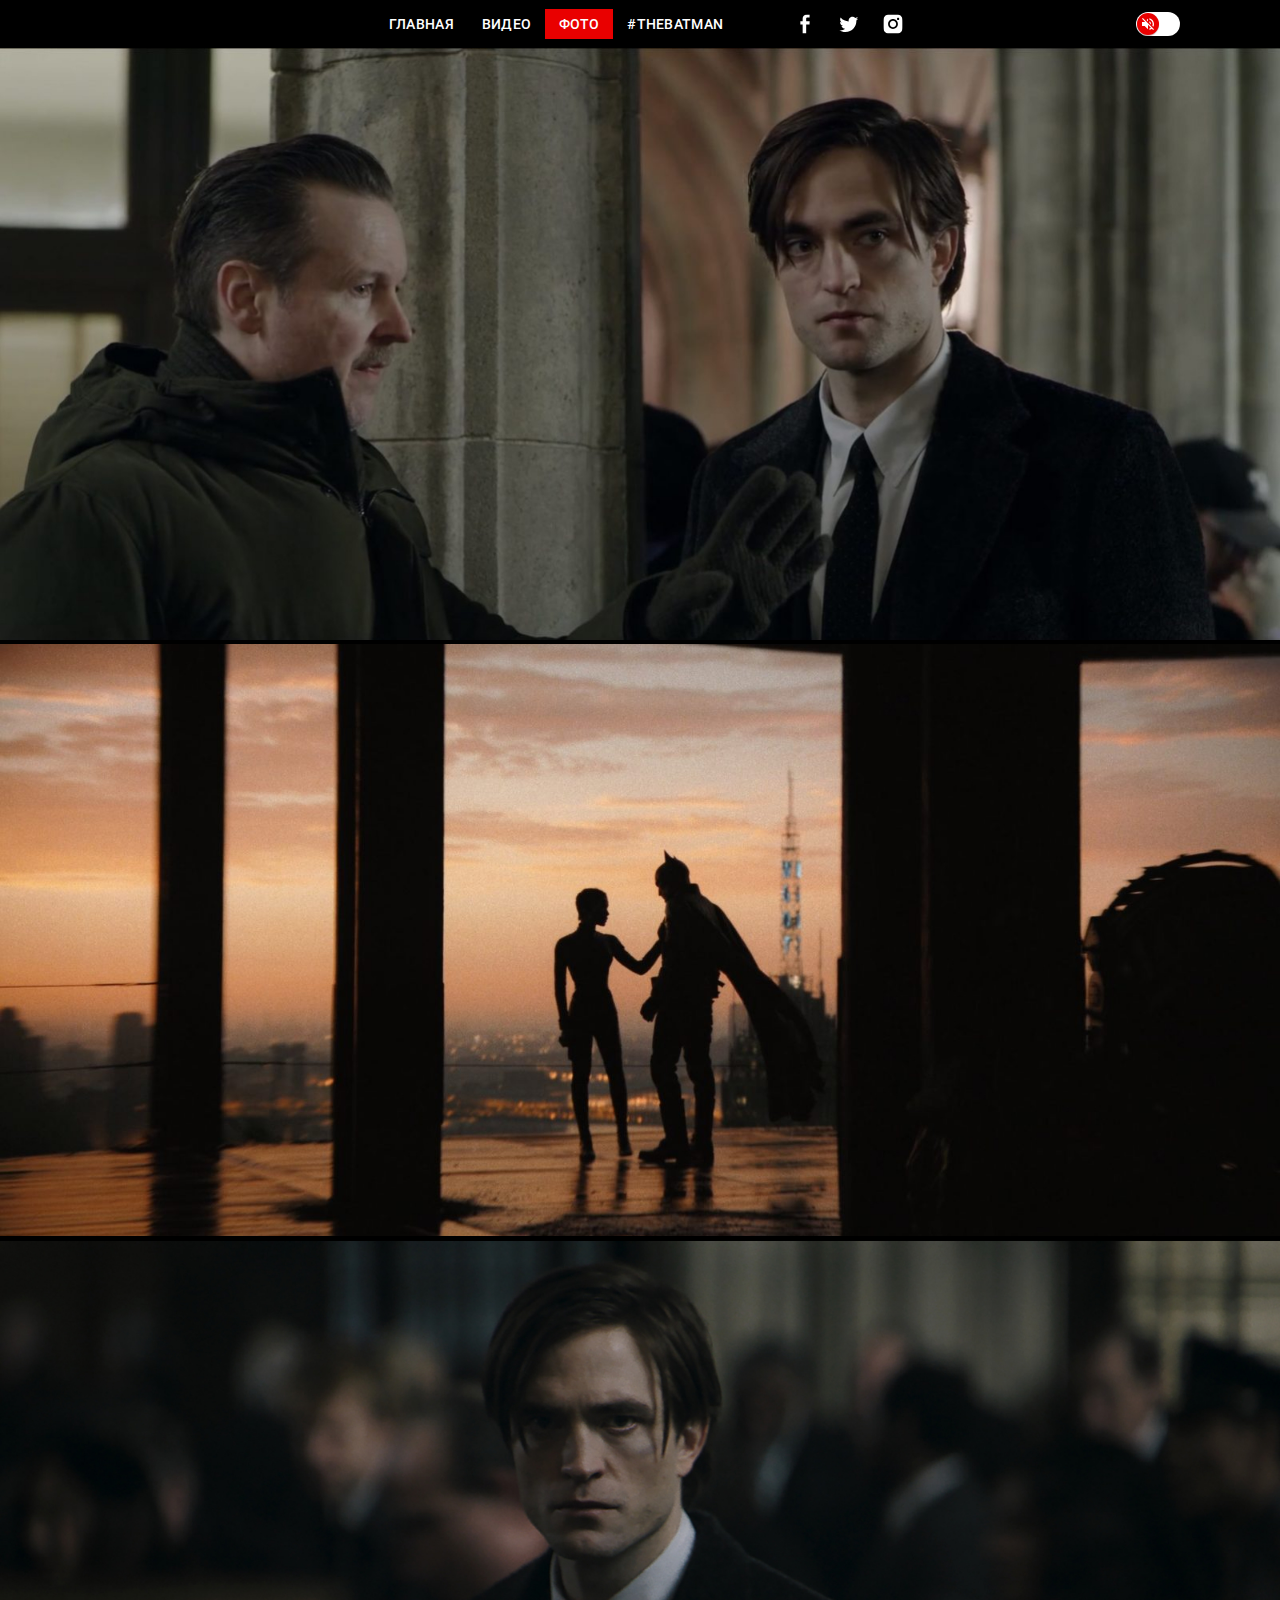
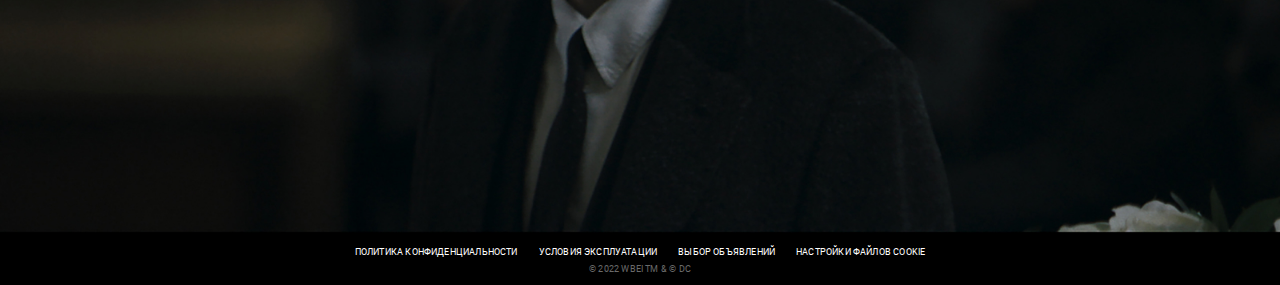
==== photo.html @ 8052be30 "add pages photo.html and video.html" ====
<!DOCTYPE html>
<html lang="ru">
<head>
  <meta charset="UTF-8">
  <meta http-equiv="X-UA-Compatible" content="IE=edge">
  <meta name="viewport" content="width=device-width, initial-scale=1.0">

  <link rel="preload" href="fonts/roboto-v29-latin_cyrillic-regular.woff2" as="font" type="font/woff2" crossorigin>
  <link rel="preload" href="fonts/roboto-v29-latin_cyrillic-500.woff2" as="font" type="font/woff2" crossorigin>
  
  <link rel="stylesheet" href="style/normalize.css">
  <link rel="stylesheet" href="style/style.css">
  <title>Batman 2022</title>
</head>
<body>
  <header class="header">
    <button class="burger"></button>

    <nav class="header__navigation navigation">
      <button class="navigation__close"></button>
      <ul class="navigation__list">
        <li class="navigation__item">
          <a class="navigation__link " href="index.html">Главная</a>
        </li>
        <li class="navigation__item">
          <a class="navigation__link " href="video.html">Видео</a>
        </li>
        <li class="navigation__item">
          <a class="navigation__link navigation__link_active " >Фото</a>
        </li>
      </ul>
      <p class="header__hashtag">#TheBatman</p>
      <ul class="header__social social">
        <li class="social__item">
          <a href="img/GroupFb.svg" class="social__link social__link_fb" aria-label="facebook"></a>
        </li>
        <li class="social__item">
          <a href="img/GroupTw.svg" class="social__link social__link_twitter"></a>
        </li>
        <li class="social__item">
          <a href="img/GroupIns.svg" class="social__link social__link_inst"></a>
        </li>
      </ul>
    </nav>
    <div class="mute">
      <input class="mute__checkbox" type="checkbox"  id="mute">
      <label for="mute" class="mute__label">mute</label>
    </div>
  </header>

  <main class="main main_slider">
    <div class="slider-main">
      <ul class="slider-main__list">
        <li class="slider-main__item">
          <img src="photo/photo01.jpg" alt="photo" class="slider-main__img">
        </li>
        <li class="slider-main__item">
          <img src="photo/photo02.jpg" alt="photo" class="slider-main__img">
        </li>
        <li class="slider-main__item">
          <img src="photo/photo03.jpg" alt="photo" class="slider-main__img">
        </li>
      </ul>
    </div>
  </main>

  <footer class="footer">
    <ul class="footer__links">
      <li><a href="#" class="footer_link">Политика конфиденциальности</a></li>
      <li><a href="#" class="footer_link">Условия эксплуатации</a></li>
      <li><a href="#" class="footer_link">Выбор объявлений</a></li>
      <li><a href="#" class="footer_link">Настройки файлов cookie</a></li>
    </ul>

    <p class="footer__copyright">© 2022 WBEI TM & © DC</p>
  </footer>
</body>
</html>
---- style/style.css ----
@font-face {
  font-family: Roboto;
  font-weight: 400;
  font-display: swap;
  src: local("Roboto"),
    url("../fonts/roboto-v29-latin_cyrillic-regular.woff2") format("woff2"),
    url("../fonts/roboto-v29-latin_cyrillic-regular.woff") format("woff");
}
@font-face {
  font-family: Roboto;
  font-weight: 500;
  font-display: swap;
  src: local("Roboto"),
    url("../fonts/roboto-v29-latin_cyrillic-500.woff2") format("woff2"),
    url("../fonts/roboto-v29-latin_cyrillic-500.woff") format("woff");
}
html {
  box-sizing: border-box;
}
*,
*::after,
*::before {
  box-sizing: inherit;
}

body {
  /* zanuli all height */
  height: 100vh;
  min-width: 320px;
  font-family: Roboto, sans-serif;
  background-color: black;
  color: #fff;
  display: flex;
  flex-direction: column;
  justify-content: space-between;
}
img {
  /* чтрбы кнопка не выпадала из свроего родителя */
  max-width: 100%;
  height: auto;
}
button {
  padding: 0;
  cursor: pointer;
}
a {
  color: inherit;
  text-decoration: none;
}
ul {
  list-style: none;
  margin: 0;
  padding: 0;
}
h1,
h2,
h3,
p {
  margin: 0;
}
.header {
  padding-top: 9px;
  padding-bottom: 9px;
  position: relative;
}
.navigation {
  display: flex;
  justify-content: center;
  align-items: center;
  font-weight: 500;
  font-size: 14px;
  line-height: 16px;
  letter-spacing: 0.02em;
  text-transform: uppercase;
}
.navigation__list {
  display: flex;
  text-transform: uppercase;
  margin-right: 14px;
}
.navigation__link {
  padding: 7px 14px;
  display: block;
}
.header__hashtag {
  margin-right: 70px;
}
.navigation__link_active {
  background-color: #e90000;
}
.social {
  display: flex;
  gap: 20px;
}
.social__link {
  width: 24px;
  height: 24px;
  display: block;
  /* color: #fff;
  transition: color 0.3s ease-in-out; */
}

.social__link_fb {
  background-image: url(../img/GroupFb.svg);
}
.social__link_twitter {
  background-image: url(../img/GroupTw.svg);
}
.social__link_inst {
  background-image: url(../img/GroupIns.svg);
}
.burger {
  display: none;
}
.mute {
  position: absolute;
  right: 100px;
  /* sdvigaem naverh */
  top: 50%;
  transform: translateY(-50%);
  width: 44px;
  height: 24px;
  /* vse vipadaushie elementy skruvaem */
  overflow: hidden;
  background-color: #fff;
  border-radius: 30px;
}
.mute__checkbox {
  position: relative;
  width: 100%;
  height: 100%;
  padding: 0;
  margin: 0;
  opacity: 0;
  cursor: pointer;
  /* chtoby clikat */
  z-index: 3;
}
.mute__label:before,
.mute__label:after {
  /* bez svoistva content after et before ne otobragautsa */
  content: "";
  position: absolute;
  top: 1px;
  left: 1px;
  height: 22px;
  width: 22px;
  display: block;
  border-radius: 50%;
  background-color: #e90000;
  box-shadow: 0px 1px 1px rgba(69, 2, 2, 0.3);
  /* chtoby perekluchateli katalis */
  transition: left 0.3s ease-in-out, right 0.3s ease-in-out;
  background-position: center;
  background-repeat: no-repeat;
}
.mute__label:before {
  background-image: url(../img/audio_off.svg);
}
.mute__label:after {
  right: -22px;
  left: auto;
  background-image: url(../img/audio_on.svg);
}
.mute__checkbox:checked + .mute__label:before {
  left: -22px;
}
.mute__checkbox:checked + .mute__label:after {
  right: 1px;
}
.navigation__close {
  display: none;
}
.main {
  /* razreshaem rastagivatsa elementy na vse svobodnoe prostranstvo */
  flex-grow: 1;
}
.logo {
  animation: zoomIn 1s;
}
@keyframes zoomIn {
  from {
    transform: scale3d(0, 0, 0);
  }
}
.main_index {
  display: flex;
  align-items: center;
  background-image: url(../img/bg.jpg);
  background-position: top;
  background-size: cover;
  padding-left: 180px;
}

.footer {
  padding-top: 10px;
  padding-bottom: 10px;
  display: flex;
  flex-direction: column;
  align-items: center;
  font-size: 9px;
  line-height: 11px;
  letter-spacing: 0.02em;
  text-transform: uppercase;
}
.footer__links {
  display: flex;
  gap: 21px;
  margin-bottom: 6px;
}
.footer__copyright {
  color: #6a6a6a;
}
@media (max-width: 1024px) {
  .mute {
    right: 20px;
  }
  .main_index {
    padding-left: 60px;
  }
}
@media (max-width: 768px) {
  .header {
    min-height: 50px;
    display: flex;
    align-items: center;
    padding-left: 20px;
    padding-right: 20px;
  }
  .burger {
    /* hotim ubidet burger */
    display: block;
    width: 20px;
    height: 12px;
    background-color: transparent;
    background-image: url(../img/burger.svg);
    border: none;
  }
  .navigation {
    position: fixed;
    top: 0;
    left: 0;
    bottom: 0;
    width: 240px;
    /* menu uhodit */
    transform: translateX(-240px);
    background-color: #260707;
    flex-direction: column;
    justify-content: flex-start;
    padding-top: 90px;
    text-align: center;
    align-items: stretch;
    /* chtobi menu plavno ezdilo */
    transition: transform 0.3s ease-in-out;
  }
  .navigation_active {
    transform: translateX(0);
  }
  .navigation__list {
    flex-direction: column;
    margin-right: 0;
    gap: 6px;
    margin-bottom: 6px;
  }
  .navigation__link {
    padding-top: 12px;
    padding-bottom: 12px;
  }
  .header__hashtag {
    margin-right: 0;
    margin-bottom: 40px;
  }
  .navigation__close {
    position: absolute;
    display: block;
    top: 20px;
    left: 20px;
    width: 16px;
    height: 16px;

    background-image: url(../img/close.svg);
    background-color: transparent;
    border: none;
  }

  .social {
    justify-content: center;
  }
  .main_index {
    padding-left: 30px;
  }
  .logo {
    width: 230px;
  }
  .footer {
    padding-left: 20px;
    padding-right: 20px;
    text-align: center;
  }
}
@media (max-width: 580px) {
  .main_index {
    align-items: flex-end;
    justify-content: center;
    padding-bottom: 64 px;
    padding-left: 0;
    background-image: linear-gradient(
        0.11deg,
        rgba(0, 0, 0, 0.76) 32.14%,
        rgba(255, 0, 0, 0) 72.56%
      ),
      url(../img/bgMob.jpg);
  }
  .logo {
    width: 125px;
  }
  .footer {
    font-size: 6px;
    line-height: 7px;
  }
}
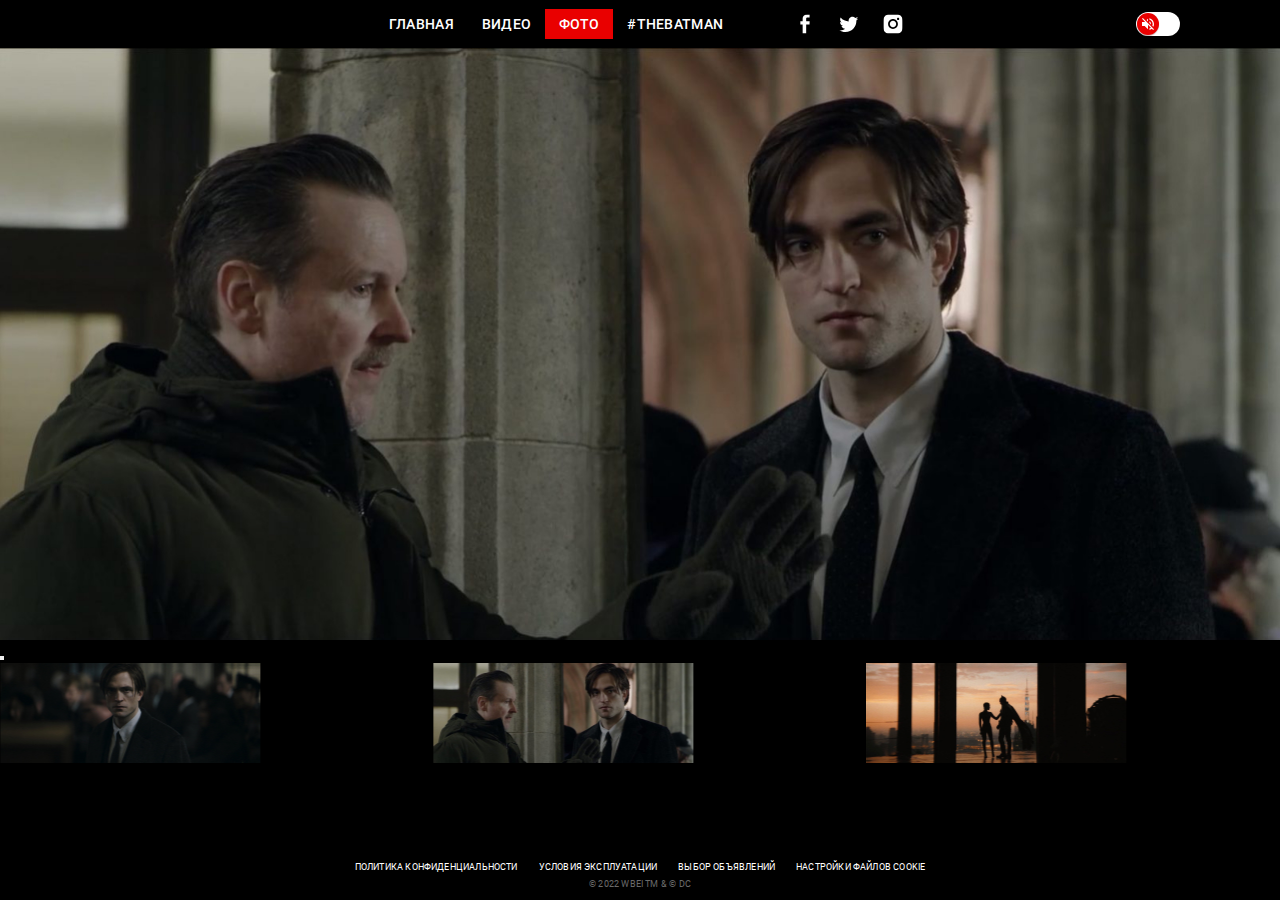
==== commit 057c91af: "add slider photo" ====
--- a/photo.html
+++ b/photo.html
@@ -7,9 +7,12 @@
 
   <link rel="preload" href="fonts/roboto-v29-latin_cyrillic-regular.woff2" as="font" type="font/woff2" crossorigin>
   <link rel="preload" href="fonts/roboto-v29-latin_cyrillic-500.woff2" as="font" type="font/woff2" crossorigin>
-  
   <link rel="stylesheet" href="style/normalize.css">
+  <link rel="stylesheet" href="style/swiper-bundle.min.css" />
   <link rel="stylesheet" href="style/style.css">
+
+  <script defer src="js/swiper-bundle.min.js"></script>
+  <script defer src="js/script.js"></script>
   <title>Batman 2022</title>
 </head>
 <body>
@@ -49,18 +52,34 @@
   </header>
 
   <main class="main main_slider">
-    <div class="slider-main">
-      <ul class="slider-main__list">
-        <li class="slider-main__item">
+    <div class="slider-main swiper">
+      <ul class="slider-main__list swiper-wrapper">
+        <li class="slider-main__item swiper-slide">
           <img src="photo/photo01.jpg" alt="photo" class="slider-main__img">
         </li>
-        <li class="slider-main__item">
+        <li class="slider-main__item swiper-slide">
           <img src="photo/photo02.jpg" alt="photo" class="slider-main__img">
         </li>
-        <li class="slider-main__item">
+        <li class="slider-main__item swiper-slide">
           <img src="photo/photo03.jpg" alt="photo" class="slider-main__img">
         </li>
       </ul>
+    </div>
+    <div class="pagination">
+      <button class="pagination__array"></button>
+      <div class="slider-thumbs swiper">
+        <ul class="slider-thumbs__list swiper-wrapper">
+          <li class="slider-thumbs__item swiper-slide">
+            <img src="photo/photo01-thumbs.jpg" alt="preview photo" class="slider-thumbs__img" width="260" height="100">
+          </li>
+          <li class="slider-thumbs__item swiper-slide">
+            <img src="photo/photo02-thumbs.jpg" alt="preview photo" class="slider-thumbs__img" width="260" height="100">
+          </li>
+          <li class="slider-thumbs__item swiper-slide">
+            <img src="photo/photo03-thumbs.jpg" alt="preview photo" class="slider-thumbs__img" width="260" height="100">
+          </li>
+        </ul>
+      </div>
     </div>
   </main>
 
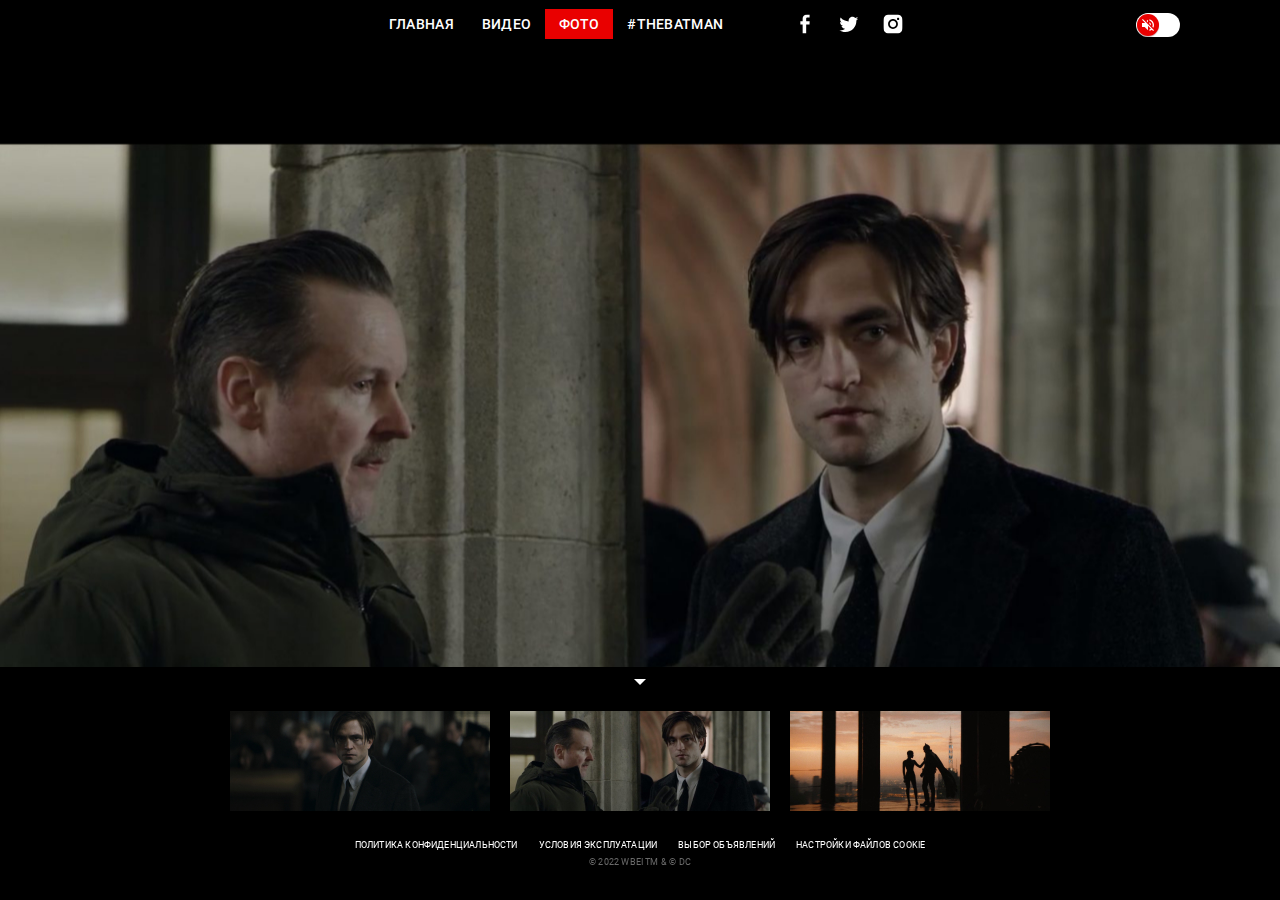
==== commit 6b1995d2: "terminer style photo.html" ====
--- a/photo.html
+++ b/photo.html
@@ -66,7 +66,7 @@
       </ul>
     </div>
     <div class="pagination">
-      <button class="pagination__array"></button>
+      <button class="pagination__arrow"></button>
       <div class="slider-thumbs swiper">
         <ul class="slider-thumbs__list swiper-wrapper">
           <li class="slider-thumbs__item swiper-slide">
--- a/style/style.css
+++ b/style/style.css
@@ -59,6 +59,7 @@
   margin: 0;
 }
 .header {
+  height: 50px;
   padding-top: 9px;
   padding-bottom: 9px;
   position: relative;
@@ -174,6 +175,7 @@
 .main {
   /* razreshaem rastagivatsa elementy na vse svobodnoe prostranstvo */
   flex-grow: 1;
+  position: relative;
 }
 .logo {
   animation: zoomIn 1s;
@@ -193,6 +195,9 @@
 }
 
 .footer {
+  position: relative;
+  z-index: 500;
+  height: 70px;
   padding-top: 10px;
   padding-bottom: 10px;
   display: flex;
@@ -210,6 +215,46 @@
 }
 .footer__copyright {
   color: #6a6a6a;
+}
+.slider-main {
+  height: 100%;
+}
+.slider-main__item {
+  display: flex;
+  align-items: center;
+  justify-content: center;
+}
+.pagination {
+  /* z-index d.b < chem u footer */
+  z-index: 400;
+  padding-left: 20px;
+  padding-right: 20px;
+  position: absolute;
+  bottom: 0;
+  left: 0;
+  right: 0;
+  padding-bottom: 15px;
+  background-color: black;
+  min-height: 144px;
+  padding-top: 12px;
+}
+.pagination__arrow {
+  display: block;
+  margin: 0 auto 20px;
+  width: 0;
+  height: 0;
+  border-left: 6px solid transparent;
+  border-right: 6px solid transparent;
+  border-bottom: 6px solid transparent;
+  border-top: 6px solid #fff;
+  background-color: transparent;
+  transition: border-color 0.3s ease-in-out;
+}
+.pagination__arrow:hover {
+  border-top-color: #e90000;
+}
+.slider-thumbs {
+  max-width: 820px;
 }
 @media (max-width: 1024px) {
   .mute {
@@ -315,7 +360,14 @@
     width: 125px;
   }
   .footer {
+    height: 50px;
     font-size: 6px;
     line-height: 7px;
   }
-}
+  .pagination__arrow {
+    margin-bottom: 6px;
+  }
+  .pagination {
+    min-height: 80px;
+  }
+}
